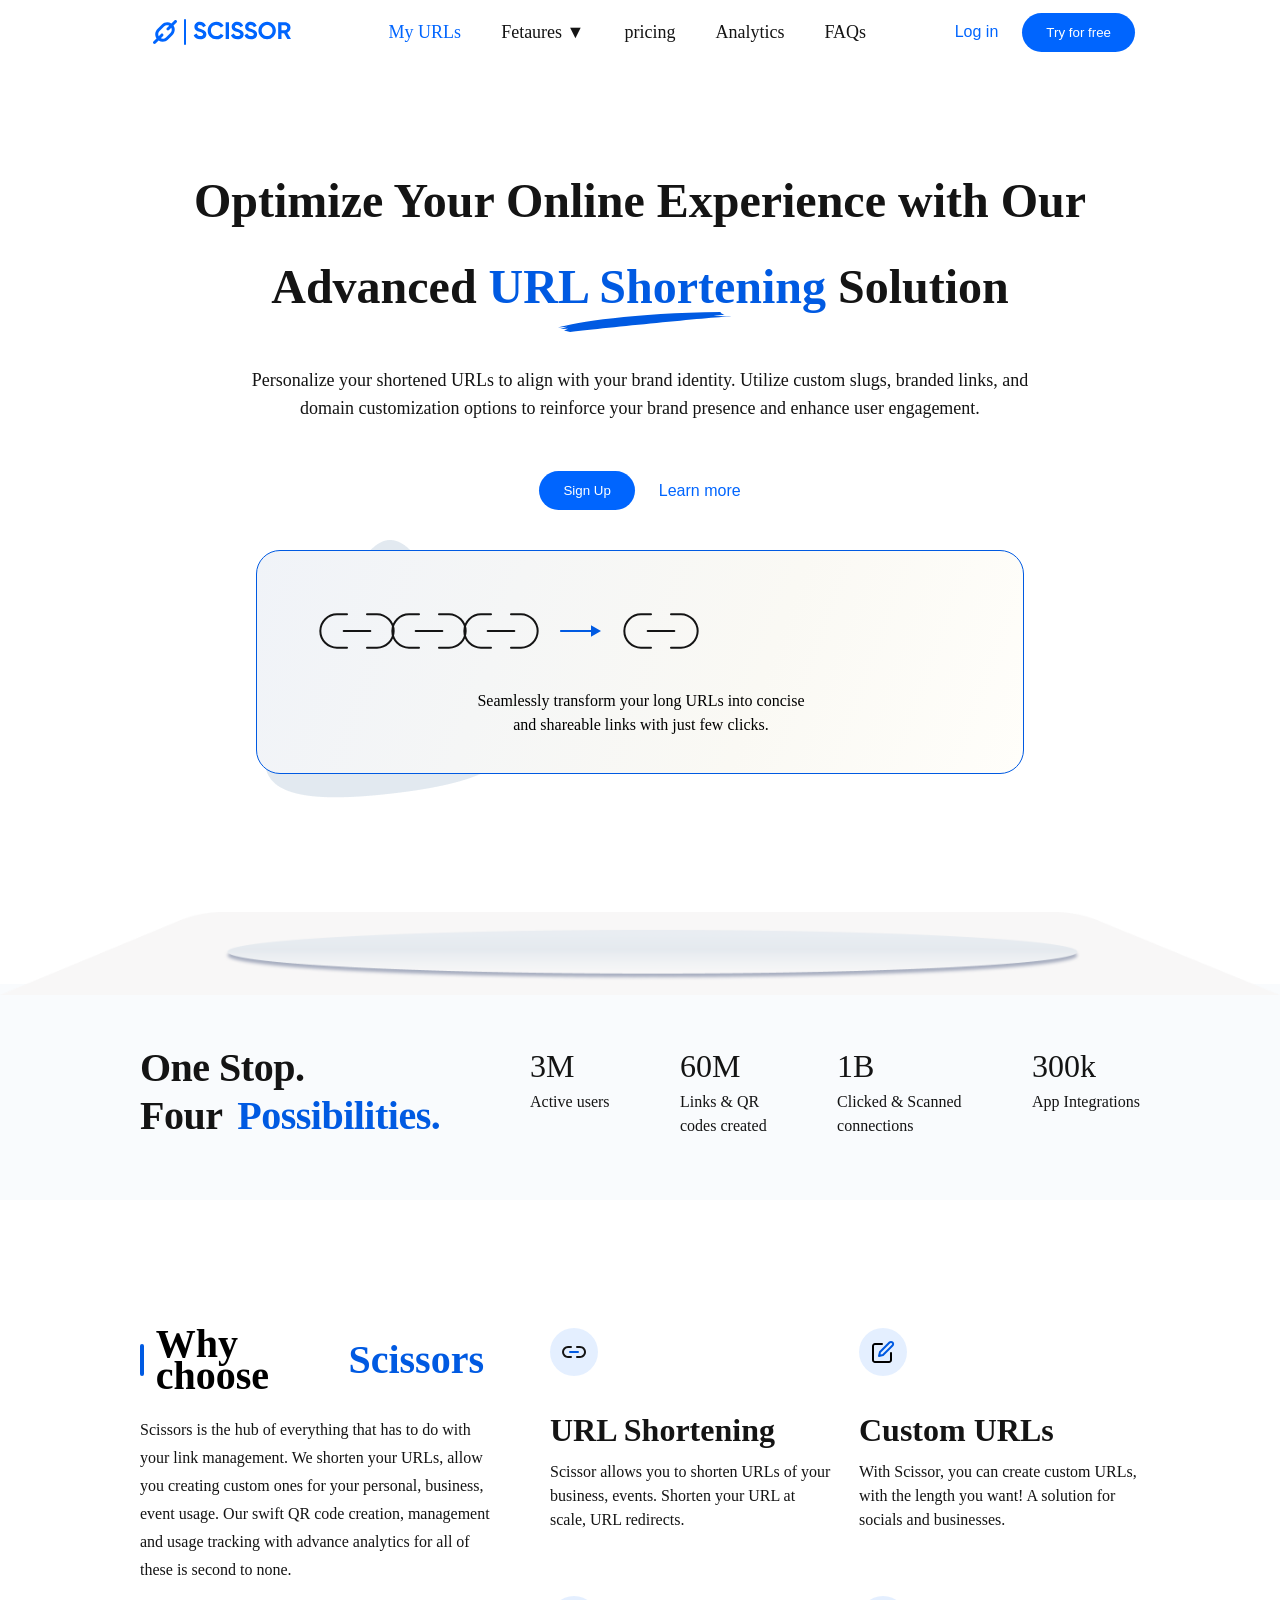
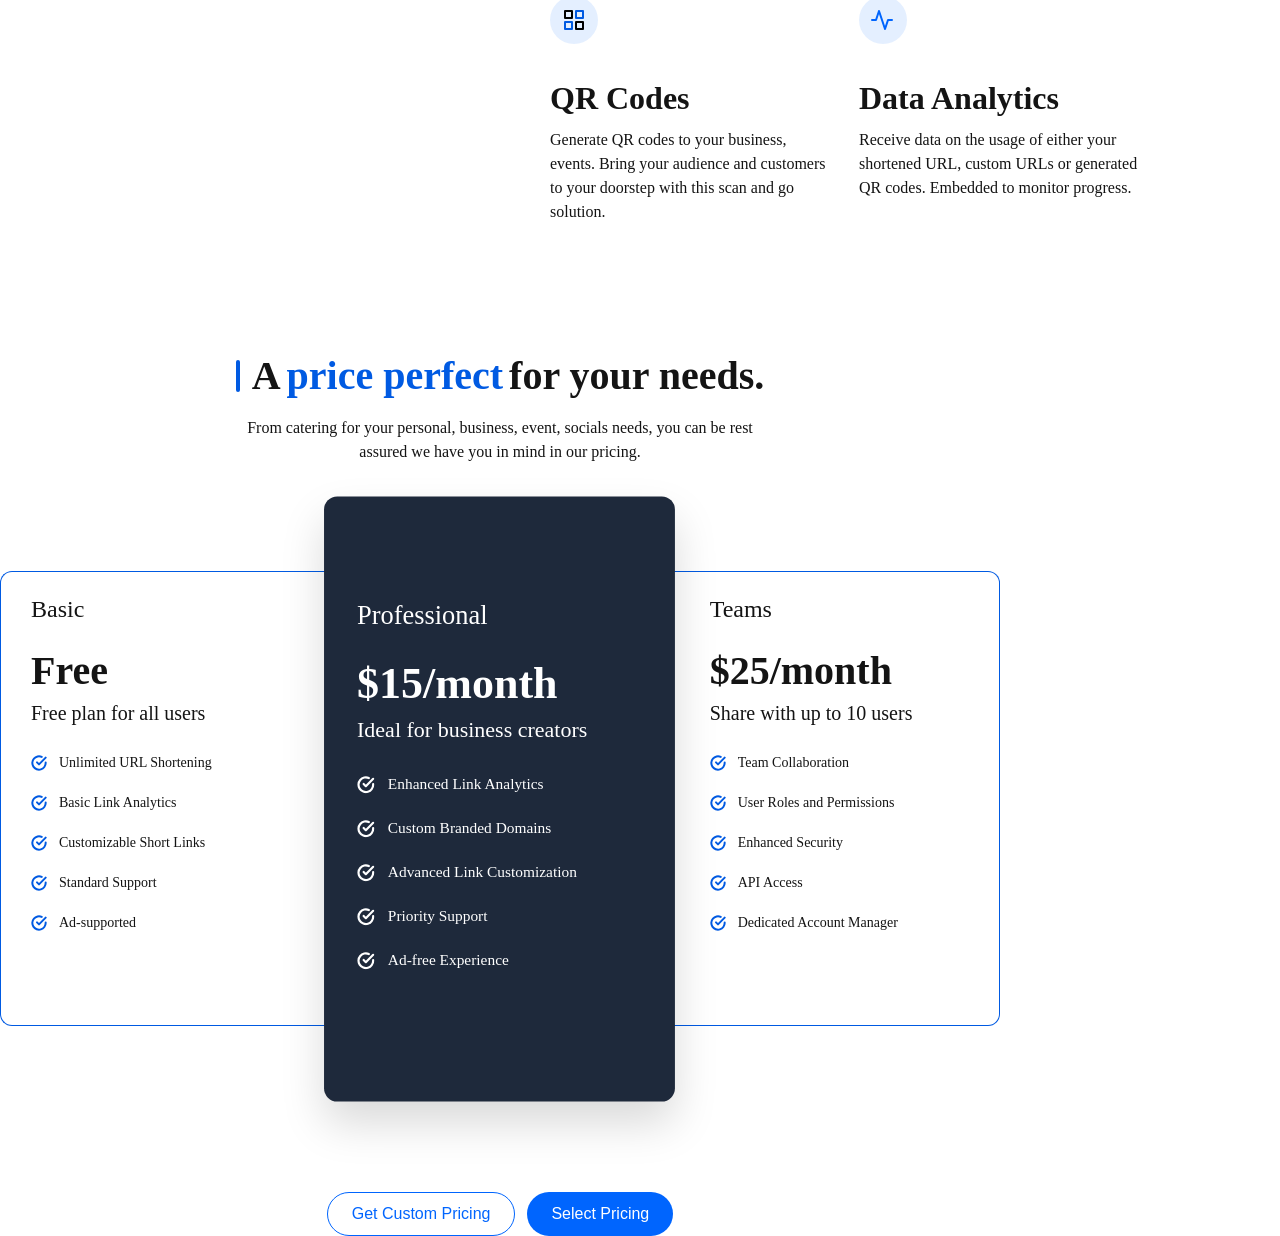
==== Month-2/index.html @ ae96621b "Update documents and created the scissors landing page" ====
<!DOCTYPE html>
<html lang="en">
<head>
    <meta charset="UTF-8">
    <meta name="viewport" content="width=device-width, initial-scale=1.0">
    <title>Scissor</title>
    <link rel="stylesheet" href="style.css">
</head>
<body>

    <!-- Hero -->
    <section >
        <div class="hero-section">

        <nav class="nav">
            <img src="./assets/Logo.svg" alt="Logo image" class="logo">
            <ul class="nav-list">
                <li>My URLs</li>
                <li>Fetaures &#9660;</li>
                <li>pricing</li>
                <li>Analytics</li>
                <li>FAQs</li>
            </ul>
            <div class="buttons">
                <button class="outline-button">Log in</button>
                <button class="filled-button">Try for free</button>
            </div>
        </nav>

        <header class="header">
            <div class="hero-text">
            <h1 class="hero-header">Optimize Your Online Experience with Our Advanced <span>URL Shortening </span> Solution</h1>
            <p class="hero-paragraph">Personalize your shortened URLs to align with your brand identity. Utilize custom slugs, branded links, 
                and domain customization options to reinforce your brand presence and enhance user engagement.</p>
</div>
           <div class="buttons">
               <button class="filled-button">Sign Up</button>
                <button class="outline-button">Learn more</button>
            </div>    
        </header>
<div class="links-container">
    <img src="assets/Vector 2.png" alt="decorative background" class="decorative-background">

    <span>
        <img src="assets/Frame 1000001716.svg" alt="chains">
    </span>

    <p class="links-text">Seamlessly transform your long URLs into concise <br> and shareable links with just few clicks.</p>

        </div>


        </div>

        

<img src="assets/Group 3.png" alt="bottom image" class="bottom-image">

    </section>

    <!-- Banner section -->

    <section>
           <div class="banner-container">
        
        <!-- Left Side: Title -->
        <div class="title-section">
            <h2>One Stop.<br>Four <span class="highlight">Possibilities.</span></h2>
        </div>

        <!-- Right Side: Stats -->
        <div class="stats-section">
            
            <div class="stat-item">
                <span class="stat-number">3M</span>
                <span class="stat-label">Active users</span>
            </div>

            <div class="stat-item">
                <span class="stat-number">60M</span>
                <span class="stat-label">Links & QR<br>codes created</span>
            </div>

            <div class="stat-item">
                <span class="stat-number">1B</span>
                <span class="stat-label">Clicked & Scanned<br>connections</span>
            </div>

            <div class="stat-item">
                <span class="stat-number">300k</span>
                <span class="stat-label">App Integrations</span>
            </div>

        </div>
    </div>
    </section>

    <!-- Why choose us -->

    <section class="features-section">
        
        <!-- Left Column: Heading and Description -->
        <div class="features-intro">
            <h2 class="main-heading">
                <span class="vertical-line"></span>
                Why choose <span class="highlight">Scissors</span>
            </h2>
            <p class="intro-text">
                Scissors is the hub of everything that has to do with your link management. We shorten your URLs, allow you creating custom ones for your personal, business, event usage. Our swift QR code creation, management and usage tracking with advance analytics for all of these is second to none.
            </p>
        </div>

        <!-- Right Column: Features Grid -->
        <div class="features-grid">
            
            <!-- Feature 1 -->
            <div class="feature-card">
                <div class="icon-wrapper">
                    
                    <img src="assets/link-2.svg" alt="URL Shortening Icon">
                
                </div>
                <h3>URL Shortening</h3>
                <p>Scissor allows you to shorten URLs of your business, events. Shorten your URL at scale, URL redirects.</p>
            </div>

            <!-- Feature 2 -->
            <div class="feature-card">
                <div class="icon-wrapper">
                    
                    <img src="assets/edit.svg" alt="Custom URLs Icon">
                    
                </div>
                <h3>Custom URLs</h3>
                <p>With Scissor, you can create custom URLs, with the length you want! A solution for socials and businesses.</p>
            </div>

            <!-- Feature 3 -->
            <div class="feature-card">
                <div class="icon-wrapper">
                    
                    <img src="assets/grid.svg" alt="QR Codes Icon">
                    
                </div>
                <h3>QR Codes</h3>
                <p>Generate QR codes to your business, events. Bring your audience and customers to your doorstep with this scan and go solution.</p>
            </div>

            <!-- Feature 4 -->
            <div class="feature-card">
                <div class="icon-wrapper">
                    
                    <img src="assets/activity.svg" alt="Data Analytics Icon">
                   
                </div>
                <h3>Data Analytics</h3>
                <p>Receive data on the usage of either your shortened URL, custom URLs or generated QR codes. Embedded to monitor progress.</p>
            </div>

        </div>
    </section>

    <!-- Pricing Section  -->

        <section class="pricing-section">
        
        <!-- Header Section -->
        <div class="pricing-header">
            <h2 class="main-title">
                <span class="vertical-line"></span>
                A<span class="highlight">price perfect</span> for your needs.
            </h2>
            <p class="subtitle">
                From catering for your personal, business, event, socials needs, you can be rest assured we have you in mind in our pricing.
            </p>
        </div>

        <!-- Pricing Cards Container -->
        <div class="pricing-cards-container">
            
            <!-- Basic Card -->
            <div class="card card-basic">
                <div class="card-header">
                    <span class="plan-name">Basic</span>
                    <h3 class="plan-price">Free</h3>
                    <span class="plan-desc">Free plan for all users</span>
                </div>
                <ul class="feature-list">
                    <li>
                        <img src="assets/check-circle.svg" alt="check circle">
                        Unlimited URL Shortening
                    </li>
                    <li>
                        <img src="assets/check-circle.svg" alt="check circle">
                        Basic Link Analytics
                    </li>
                    <li>
                        <img src="assets/check-circle.svg" alt="check circle">
                        Customizable Short Links
                    </li>
                    <li>
                        <img src="assets/check-circle.svg" alt="check circle">
                        Standard Support
                    </li>
                    <li>
                        <img src="assets/check-circle.svg" alt="check circle">
                        Ad-supported
                    </li>
                </ul>
            </div>

            <!-- Professional Card (Featured) -->
            <div class="card card-professional">
                <div class="card-header">
                    <span class="plan-name">Professional</span>
                    <h3 class="plan-price">$15/month</h3>
                    <span class="plan-desc">Ideal for business creators</span>
                </div>
                <ul class="feature-list">
                    <li>
                        <img src="assets/check-circle (1).svg" alt="check circle">
                        Enhanced Link Analytics
                    </li>
                    <li>
                        <img src="assets/check-circle (1).svg" alt="check circle">
                        Custom Branded Domains
                    </li>
                    <li>
                        <img src="assets/check-circle (1).svg" alt="check circle">
                        Advanced Link Customization
                    </li>
                    <li>
                        <img src="assets/check-circle (1).svg" alt="check circle">
                        Priority Support
                    </li>
                    <li>
                        <img src="assets/check-circle (1).svg" alt="check circle">
                        Ad-free Experience
                    </li>
                </ul>
            </div>

            <!-- Teams Card -->
            <div class="card card-teams">
                <div class="card-header">
                    <span class="plan-name">Teams</span>
                    <h3 class="plan-price">$25/month</h3>
                    <span class="plan-desc">Share with up to 10 users</span>
                </div>
                <ul class="feature-list">
                    <li>
                        <img src="assets/check-circle.svg" alt="check circle">
                        Team Collaboration
                    </li>
                    <li>
                        <img src="assets/check-circle.svg" alt="check circle">
                        User Roles and Permissions
                    </li>
                    <li>
                        <img src="assets/check-circle.svg" alt="check circle">
                        Enhanced Security
                    </li>
                    <li>
                        <img src="assets/check-circle.svg" alt="check circle">
                        API Access
                    </li>
                    <li>
                        <img src="assets/check-circle.svg" alt="check circle">
                        Dedicated Account Manager
                    </li>
                </ul>
            </div>

        </div>

        <!-- Action Buttons -->
        <div class="action-buttons">
            <button class="btn btn-outline">Get Custom Pricing</button>
            <button class="btn btn-primary">Select Pricing</button>
        </div>

    </section>



</body>
</html>
---- Month-2/style.css ----
* {
  margin: 0;
  padding: 0;
  box-sizing: border-box;
}

.hero-section{
    margin: 0px 145px;
    height: 100vh;
}

.logo{
    width: 155px;
    height: 40px; 
}

.nav{
    display: flex;
   justify-content: space-between;
   align-items: center;
    margin-top: 12px;
    
}

.nav-list{
   display: flex; 
   gap: 40px;
   
}

.nav-list li{
    list-style: none;
    font-size: 18px;
    font-weight: 400;
    color: #141414;
    letter-spacing: 0%;
    line-height: 100%;

}

.nav-list li:first-child{
    color:#0065FE ;
}

.buttons{
    display: flex;
    gap: 24px;
}

.outline-button{
    border: none;
    background-color: white;
    font-size: 16px;
    color: #0065FE;
    font-weight: 400;
}

.filled-button{
    background-color: #0065FE;
    border: none;
    border-radius: 100px;
    padding: 12px 24px;
    color: white;
}

.header{
    display: flex;
    flex-direction: column;
    justify-content: center;
    align-items: center;
    margin-top: 106px;
}

.hero-text{
   
    display: flex;
    flex-direction: column;
    gap: 8px;
    width: 948px;
    height: 313px;
    display: flex;
    flex-direction: column;
    justify-content: center;
    align-items: center;
}

.hero-header{
    margin: 0px;
    font-size: 48px;
    line-height: 86px;
    letter-spacing: 0%;
    font-weight: 600;
    text-align: center;
    color: #141414;
    height: 200px;
}

.hero-header span{
    position: relative;
    color: #005AE2;
}

.hero-header span::after{
    content: url(assets/Vector\ 3.svg);
    position: absolute;
    top: 25%;
    left: 20%;
    width: 173.63px;
    height: 19.91;
}

.hero-paragraph{
    margin: 0px;
    font-size: 18px;
    line-height: 28px;
    letter-spacing: 0%;
    text-align: center;
    color: #141414;
    width: 781px;
    height: 105px;
}

.links-container{
    padding: 40px 60px;
    margin-top: 40px;
    margin-bottom: 76px;
    margin-right: auto;
    margin-left: auto;
    width: 768px;
    height: 224px;
    border: 0.5px solid #005AE2;
    border-radius: 24px;
   position: relative;
   background: linear-gradient(
    110deg,
    #f0f3f8 0%,
    #faf9f4 65%,
    #fffefa 100%
  );
  
}

.decorative-background{
    position: absolute;
   left: 1%;
   top: -5%;
   z-index: -1;
   
}

.bottom-image{
    width: 100vw;
   
}

.links-text{
    font-size: 16px;
    line-height: 24px;
    letter-spacing: 0%;
    text-align: center;
    width: 648px;
    margin-top: 14px;
}


/* Main Banner Container */

.banner-container {
    display: flex;
    justify-content: space-between;
    align-items: center;
    width: 100vw;
    margin-top: -15px;
    background-color: #F9FBFD;
    padding: 60px 140px;
    

}

.title-section {
    flex: 0 0 35%;
}

.title-section h2 {
    font-size: 40px;
    font-weight: 600;
    line-height: 48PX;
    color: #141414;
    letter-spacing: -0.5px;
}

.title-section .highlight {
    color: #005AE2; 
}

/* Right Side Stats */
.stats-section {
    flex: 1;
    display: flex;
    justify-content: space-between;
    align-items: flex-start;
    padding-left: 40px;
}

/* Individual Stat Item */
.stat-item {
    display: flex;
    flex-direction: column;
    gap: 4px;
}

.stat-number {
    font-size: 32px;
    line-height: 40px;
    font-weight: 400;
    color: #141414;
    letter-spacing: 0%;
}

.stat-label {
    font-size: 16px;
    font-weight: 400;
    color: #141414;
    line-height: 24px;
}

/* Why choose us  */

/* Main Section Layout */
.features-section {
    display: flex;
    align-items: start;
    justify-content: space-between;
    
    margin: 128px 140px;
    gap: 60px;
}

/* Left Intro Column */
.features-intro {
    flex: 0 35%;
}

.main-heading {
    display: flex;
    align-items: center;
    font-size: 40px;
    font-weight: 600;
    margin-bottom: 24px;
    letter-spacing: 0%;
    line-height: 32px;
}

.vertical-line {
    display: inline-block;
    width: 4px;
    height: 32px;
    background-color: #0065FE;
    margin-right: 16px;
    border-radius: 2px;
}

.highlight {
    color: #005AE2;
    margin-left: 6px;
}

.intro-text {
    font-size: 16px;
    font-weight: 400;
    line-height: 28px;
    color: #141414;
}

/* Right Features Grid */
.features-grid {
    flex: 1;
    display: grid;
    grid-template-columns: 1fr 1fr;
    gap: 64px 28px;
}

/* Individual Feature Card */
.feature-card {
    display: flex;
    max-width: 340px;
    flex-direction: column;
    align-items: flex-start;
}

/* Icon Styling */
.icon-wrapper {
    width: 48px;
    height: 48px;
    background-color: rgba(50,132,255,0.13);
    border-radius: 50%;
    display: flex;
    justify-content: center;
    align-items: center;
    margin-bottom: 40px;
}


.feature-card h3 {
    font-size: 32px;
    font-weight: 600;
    line-height: 28px;
    margin-bottom: 16px;
    color: #141414;
}

.feature-card p {
    font-size: 16px;
    font-weight: 400;
    line-height: 24px;
    color: #141414;
}

/* Pricing section  */

/* Main Section */
.pricing-section {
    max-width: 1000px;
    width: 100%;
    display: flex;
    flex-direction: column;
    align-items: center;
}

/* Header Styles */
.pricing-header {
    text-align: center;
    margin-bottom: 60px;
    max-width: 600px;
}

.main-title {
    display: flex;
    align-items: center;
    justify-content: center;
    font-size: 40px;
    font-weight: 700;
    margin-bottom: 16px;
    letter-spacing: 0%;
    line-height: 48px;
    color: #141414;
}

.vertical-line {
    display: inline-block;
    width: 4px;
    height: 32px;
    background-color: #005AE2;
    margin-right: 12px;
    border-radius: 2px;
}

.highlight {
    color: #005AE2;
    margin: 0 6px;
}

.subtitle {
    font-size: 16px;
    line-height: 24px;
    color: #141414;
    line-height: 24px;
    max-width: 556px;
}

/* Cards Container */
.pricing-cards-container {
    display: flex;
    justify-content: center;
    align-items: center;
    width: 100%;
    margin-bottom: 50px;
}

/* Base Card Styles */
.card {
    flex: 1;
    padding: 40px 30px;
    border-radius: 12px;
    display: flex;
    flex-direction: column;
}

.card-header {
    margin-bottom: 30px;
}

.plan-name {
    font-size: 24px;
    font-weight: 400;
    display: block;
    margin-bottom: 24px;
}

.plan-price {
    font-size: 40px;
    font-weight: 600;
    margin-bottom: 8px;
}

.plan-desc {
    font-size: 20px;
}

/* Feature List */
.feature-list {
    list-style: none;
    display: flex;
    flex-direction: column;
    gap: 24px;
}

.feature-list li {
    display: flex;
    align-items: center;
    font-size: 14px;
    gap: 12px;
}

.feature-list svg {
    width: 16px;
    height: 16px;
    flex-shrink: 0;
}

/* Side Cards (Basic & Teams) */
.card-basic,
.card-teams {
    background-color: #ffffff;
    border: 0.4px solid #005AE2;
    color: #141414;
    width: 379px;
    height: 455px;
    padding-top: 24px;
    padding-bottom: 50px;
    z-index: 1;
}

.card-basic {
    border-top-right-radius: 0;
    border-bottom-right-radius: 0;
    border-right: none;
    padding-right: 50px; /* Space for overlapping middle card */
}

.card-teams {
    border-top-left-radius: 0;
    border-bottom-left-radius: 0;
    border-left: none;
    padding-left: 50px; /* Space for overlapping middle card */
}


/* Middle Card (Professional) */
.card-professional {
    background-color: #1e293b; /* Dark blue/slate */
    color: #ffffff;
    transform: scale(1.1); /* Make it slightly larger */
    box-shadow: 0 20px 40px rgba(0, 0, 0, 0.15);
    z-index: 2;
    border-radius: 12px;
    padding-top: 95px;
    padding-bottom: 50px;
    width: 410px;
    height: 550px;
    
}

.card-professional .plan-desc {
    color: white;
}


/* Buttons */
.action-buttons {
    display: flex;
    gap: 12px;
    justify-content: center;
    margin-top: 68px;
}

.btn {
    padding: 12px 24px;
    border-radius: 100px; 
    font-size: 16px;
    font-weight: 500;
}

.btn-outline {
    background-color: #ffffff;
    color: #0065FE;
    border: 1px solid #0065FE;
}


.btn-primary {
    background-color: #0065FE;
    color: #ffffff;
    border: none;
}
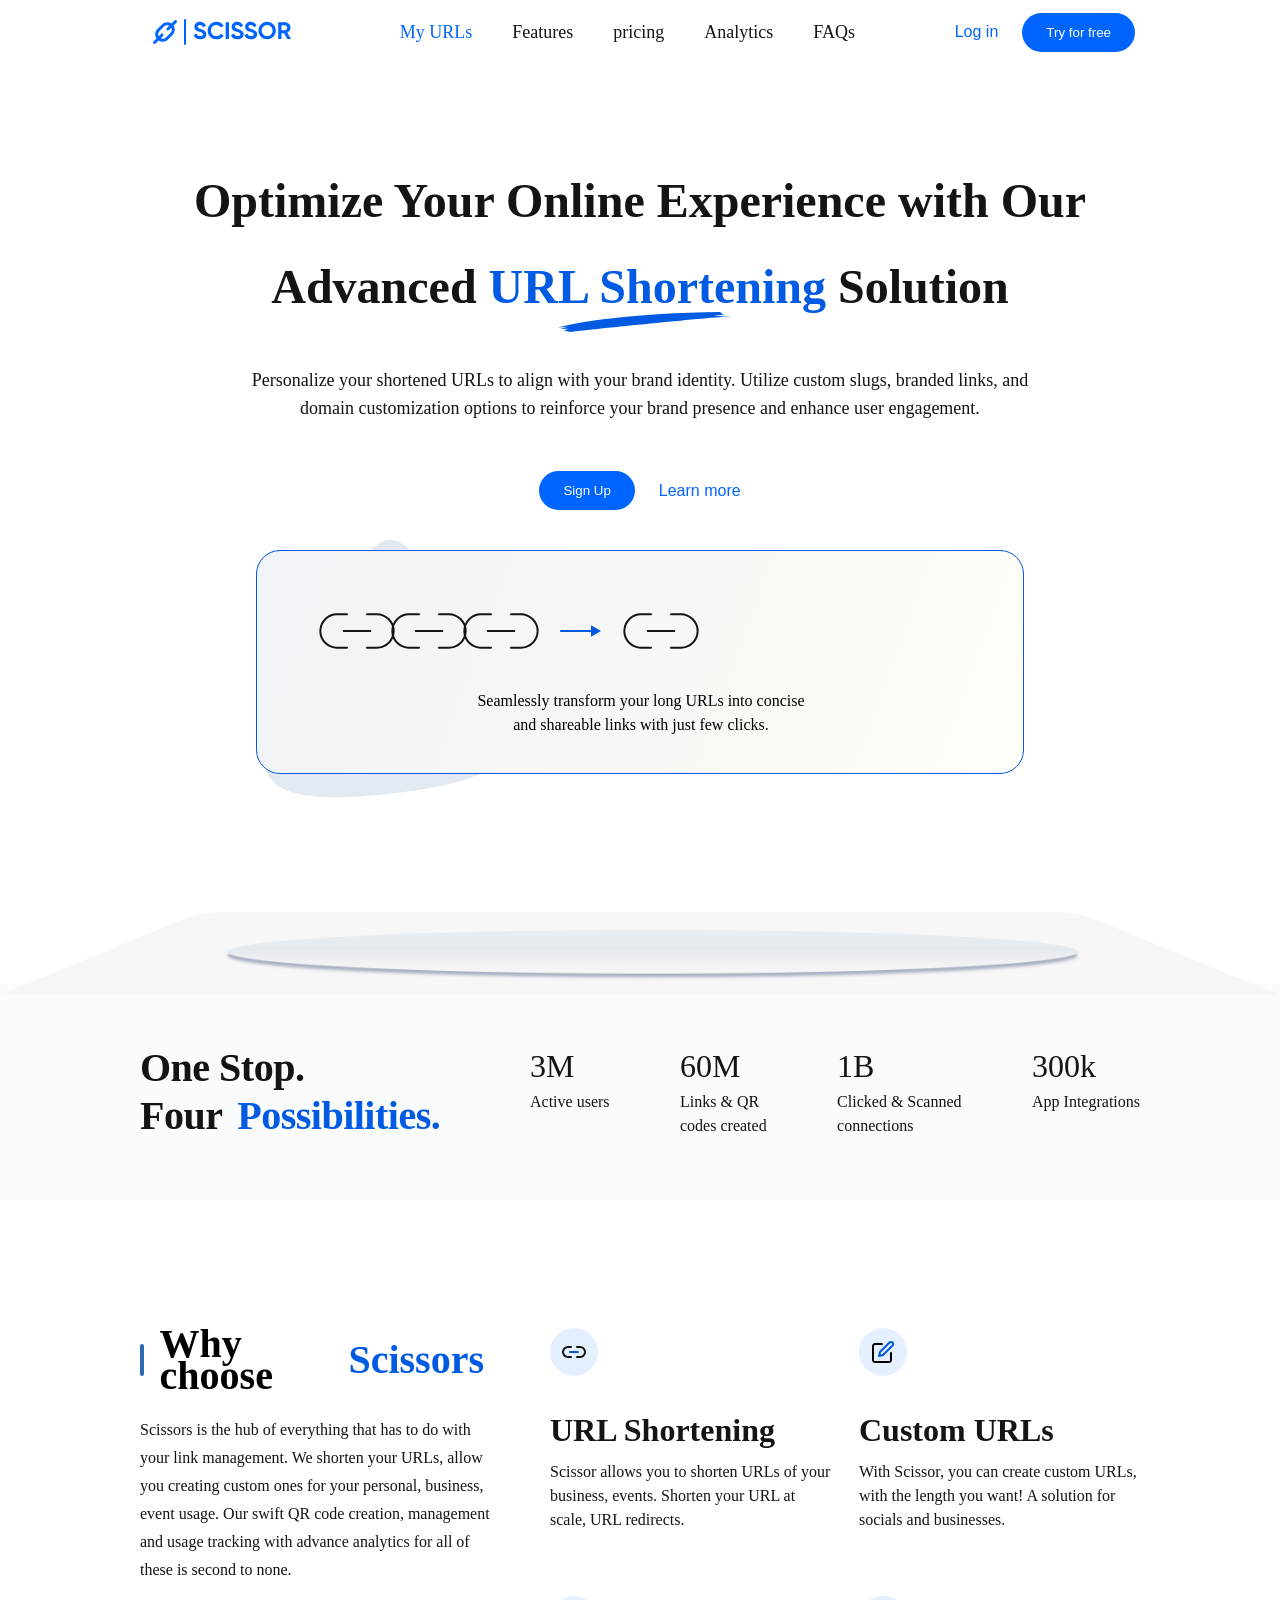
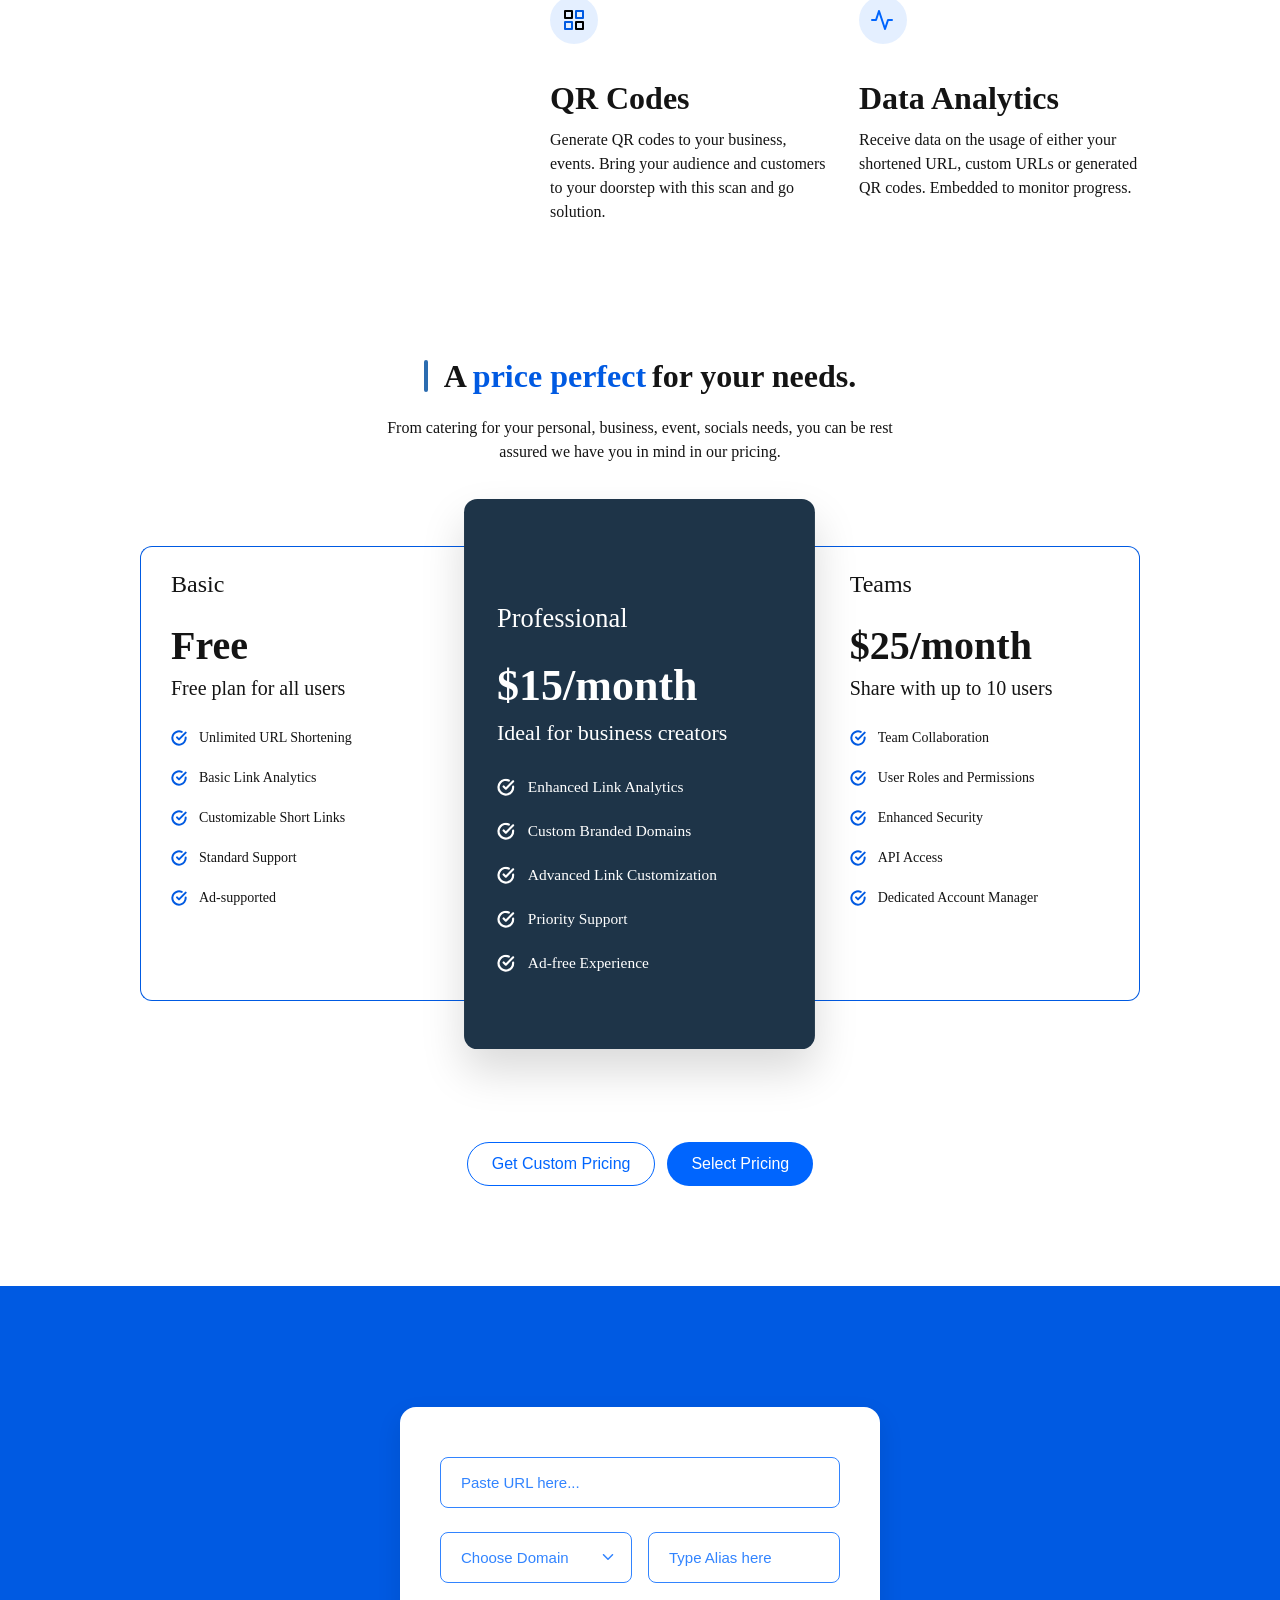
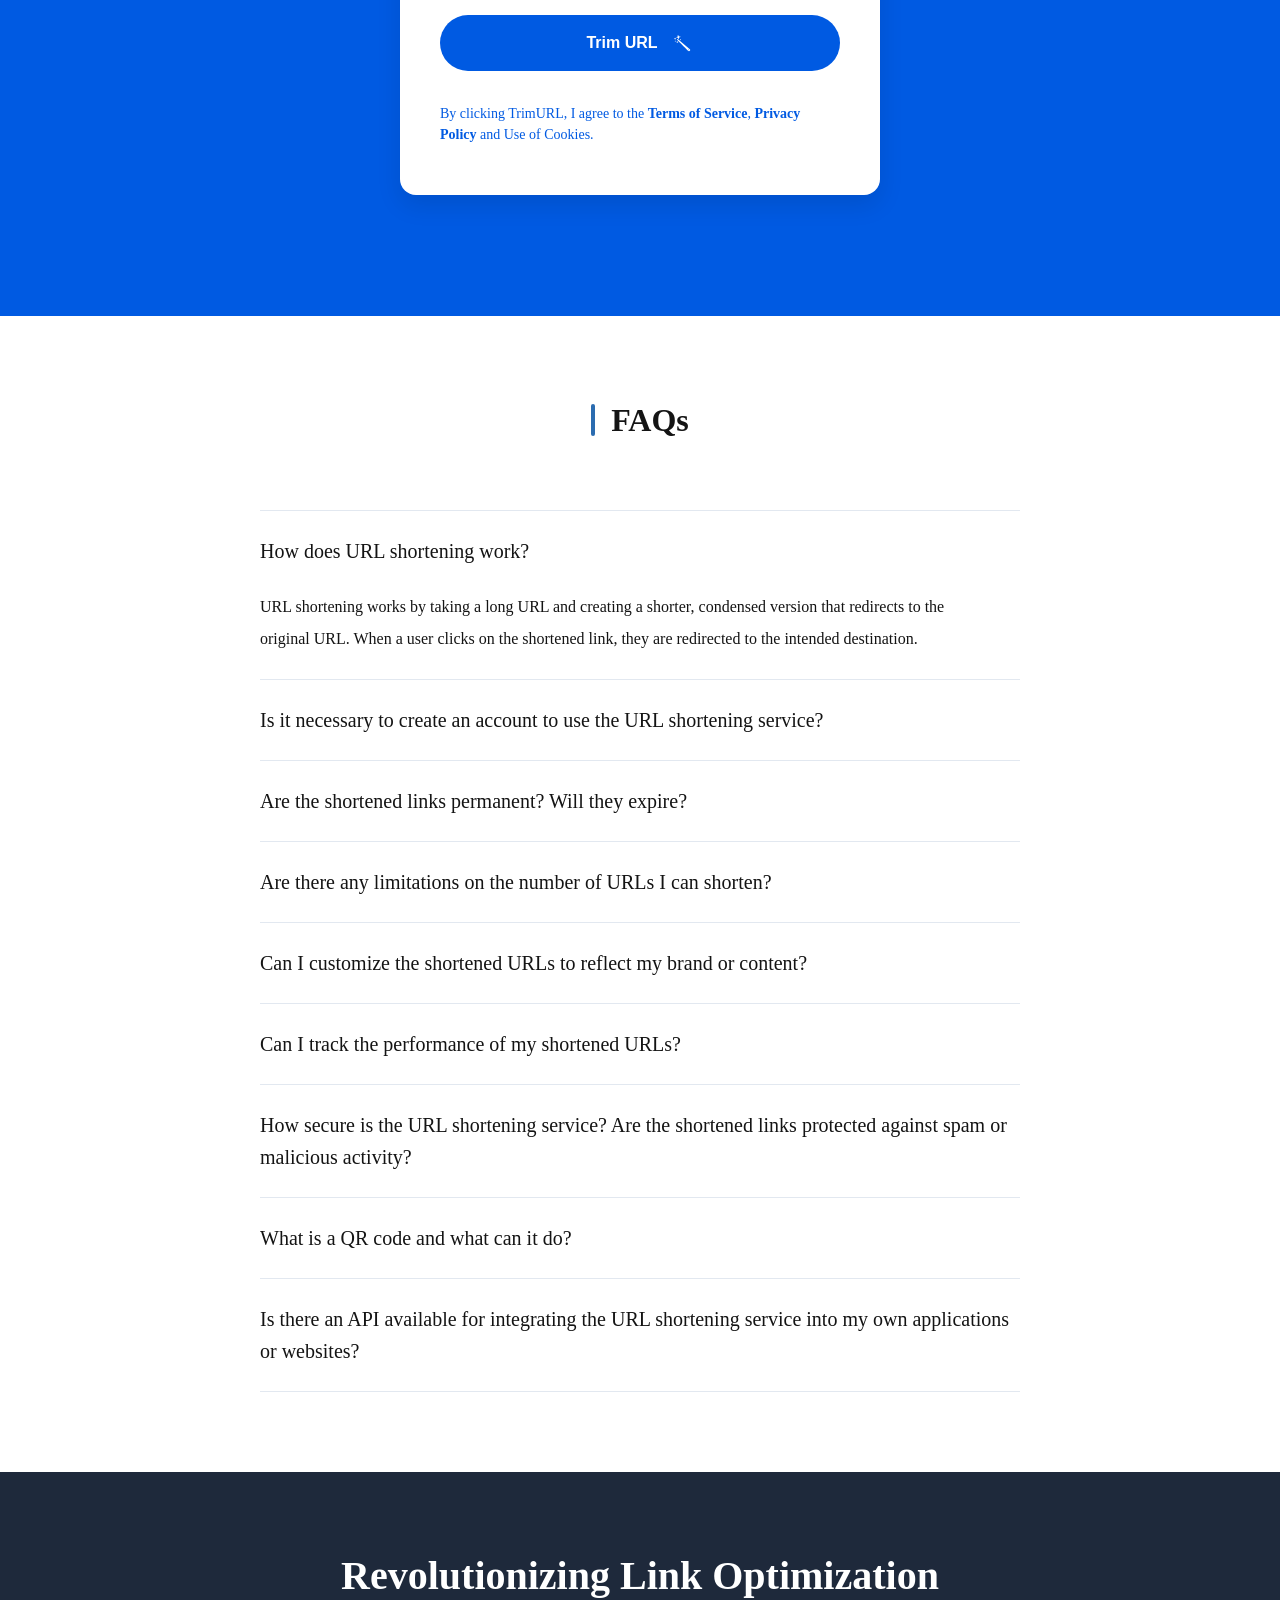
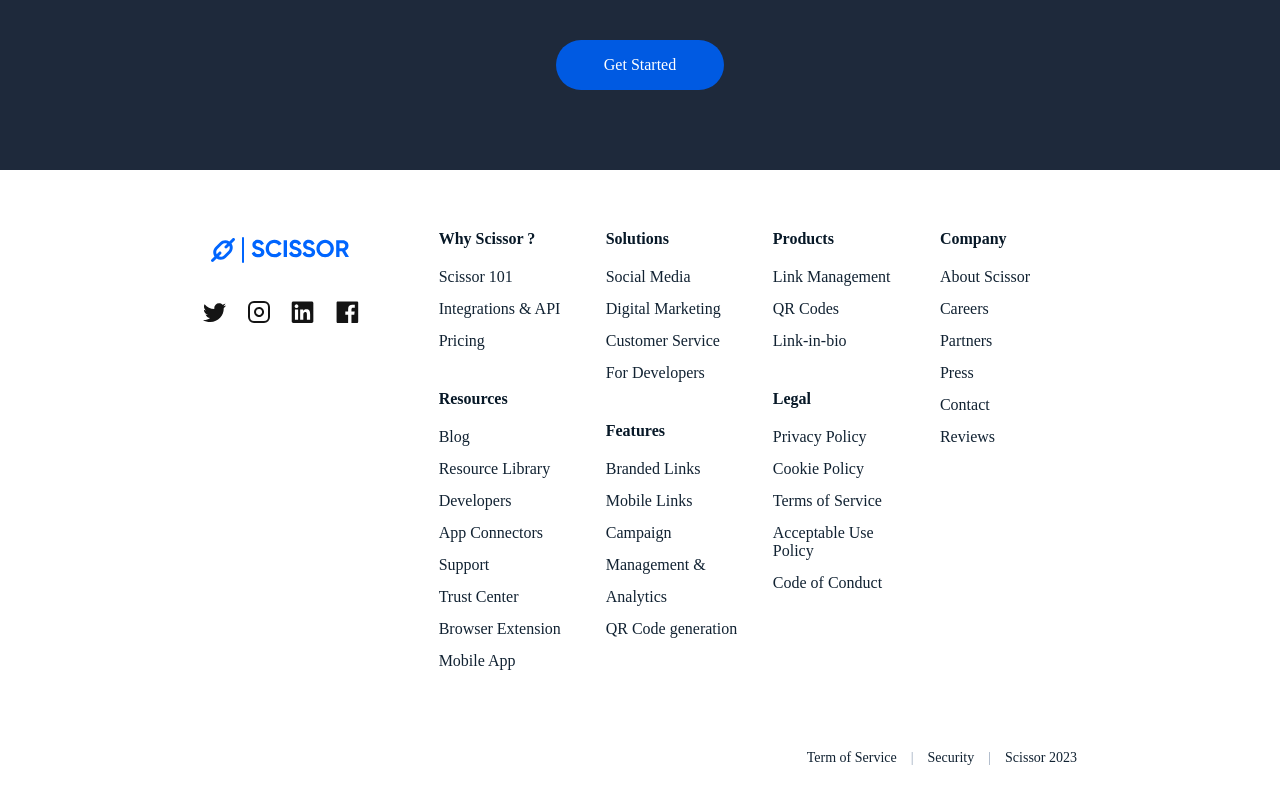
==== commit 5c392ec5: "update the site" ====
--- a/Month-2/index.html
+++ b/Month-2/index.html
@@ -16,7 +16,7 @@
             <img src="./assets/Logo.svg" alt="Logo image" class="logo">
             <ul class="nav-list">
                 <li>My URLs</li>
-                <li>Fetaures &#9660;</li>
+                <li>Features</li>
                 <li>pricing</li>
                 <li>Analytics</li>
                 <li>FAQs</li>
@@ -281,7 +281,317 @@
 
     </section>
 
-
+    <!-- FORM SECTION  -->
+
+    <section>
+
+    <div class="page-background">
+        
+        <!-- Form Card -->
+        <div class="form-card">
+            
+            <form action="#" method="POST" class="trim-form">
+                
+                <!-- Main URL Input -->
+                <div class="input-group">
+                    <input 
+                        type="url" 
+                        id="url-input" 
+                        class="form-input" 
+                        placeholder="Paste URL here..." 
+                        required
+                    >
+                </div>
+
+                <!-- Split Row for Domain and Alias -->
+                <div class="input-row">
+                    
+                    <!-- Custom Select Dropdown -->
+                    <div class="input-group half-width relative-wrapper">
+                        <select id="domain-select" class="form-input custom-select" required>
+                            <option value="" disabled selected hidden>Choose Domain</option>
+                            <option value="trim.ly">trim.ly</option>
+                            <option value="scissor.co">scissor.co</option>
+                            <option value="short.link">short.link</option>
+                        </select>
+                        <img src="assets/Vector.svg" alt="drop down" class="select-arrow">
+                    </div>
+
+                    <!-- Alias Input -->
+                    <div class="input-group half-width">
+                        <input 
+                            type="text" 
+                            id="alias-input" 
+                            class="form-input" 
+                            placeholder="Type Alias here"
+                        >
+                    </div>
+
+                </div>
+
+                <!-- Submit Button -->
+                <button type="submit" class="submit-btn">
+                    Trim URL
+                    
+                    <img src="assets/magic wand.svg" alt="magic wand">
+                </button>
+
+                <!-- Terms of Service Text -->
+                <p class="terms-text">
+                    By clicking TrimURL, I agree to the <a href="#">Terms of Service</a>, <a href="#">Privacy Policy</a> and Use of Cookies.
+                </p>
+
+            </form>
+
+        </div>
+    </div>
+
+</section>
+
+<!-- FAQ SECTION  -->
+
+<section class="faq-section">
+        
+        <!-- Main Header -->
+        <div class="faq-header">
+            <h2 class="main-title">
+                <span class="vertical-line"></span>
+                FAQs
+            </h2>
+        </div>
+
+        <!-- FAQ List Container -->
+        <div class="faq-list">
+
+            <!-- FAQ Item 1 (Open by default) -->
+            <details class="faq-item" open>
+                <summary class="faq-question">
+                    <span class="question-text">How does URL shortening work?</span>
+                   
+                </summary>
+                <div class="faq-answer">
+                    <p>URL shortening works by taking a long URL and creating a shorter, condensed version that redirects to the original URL. When a user clicks on the shortened link, they are redirected to the intended destination.</p>
+                </div>
+            </details>
+
+            <!-- FAQ Item 2 -->
+            <details class="faq-item">
+                <summary class="faq-question">
+                    <span class="question-text">Is it necessary to create an account to use the URL shortening service?</span>
+                   
+                </summary>
+            
+            </details>
+
+            <!-- FAQ Item 3 -->
+            <details class="faq-item">
+                <summary class="faq-question">
+                    <span class="question-text">Are the shortened links permanent? Will they expire?</span>
+                    
+                </summary>
+            
+            </details>
+
+            <!-- FAQ Item 4 -->
+            <details class="faq-item">
+                <summary class="faq-question">
+                    <span class="question-text">Are there any limitations on the number of URLs I can shorten?</span>
+                   
+                </summary>
+        
+            </details>
+
+            <!-- FAQ Item 5 -->
+            <details class="faq-item">
+                <summary class="faq-question">
+                    <span class="question-text">Can I customize the shortened URLs to reflect my brand or content?</span>
+                    
+                </summary>
+                
+            </details>
+
+            <!-- FAQ Item 6 -->
+            <details class="faq-item">
+                <summary class="faq-question">
+                    <span class="question-text">Can I track the performance of my shortened URLs?</span>
+                   
+                </summary>
+                
+            </details>
+
+            <!-- FAQ Item 7 -->
+            <details class="faq-item">
+                <summary class="faq-question">
+                    <span class="question-text">How secure is the URL shortening service? Are the shortened links protected against spam or malicious activity?</span>
+                    
+                </summary>
+                
+            </details>
+
+            <!-- FAQ Item 8 -->
+            <details class="faq-item">
+                <summary class="faq-question">
+                    <span class="question-text">What is a QR code and what can it do?</span>
+                    
+                </summary>
+                
+            </details>
+
+            <!-- FAQ Item 9 -->
+            <details class="faq-item">
+                <summary class="faq-question">
+                    <span class="question-text">Is there an API available for integrating the URL shortening service into my own applications or websites?</span>
+                    
+                </summary>
+                
+            </details>
+
+        </div>
+    </section>
+
+    <!-- CTA SECTION  -->
+
+    <section class="cta-section">
+        
+        <div class="cta-content">
+            <h2 class="cta-title">Revolutionizing Link Optimization</h2>
+            
+            <a href="#" class="cta-button">Get Started</a>
+        </div>
+
+    </section>
+
+    <!-- FOOTER  -->
+
+     <footer class="footer">
+        
+
+        <div class="footer-container">
+            <div class="footer-grid">
+                
+                <!-- Column 1: Logo & Socials -->
+                <div class="footer-col brand-col">
+                    <a href="#" class="logo">
+                    <img src="assets/Logo.svg" alt="scissors logo">
+                    </a>
+                    
+                    <div class="social-icons">
+                        <a href="#" aria-label="Twitter">
+                            <img src="assets/i.fi-social-twitter.svg" alt="twitter logo">
+                        </a>
+                        <a href="#" aria-label="Instagram">
+                            <img src="assets/svg.feather.svg" alt="instagram logo">
+                        </a>
+                        <a href="#" aria-label="LinkedIn">
+                            <img src="assets/i.fi-social-linkedin.svg" alt="Linkedin logo">
+                        </a>
+                        <a href="#" aria-label="Facebook">
+                            <img src="assets/i.fi-social-facebook.svg" alt="Facebook icon">
+                        </a>
+                    </div>
+                </div>
+
+                <!-- Column 2: Links (Split into two rows) -->
+                <div class="footer-col links-col">
+                    <div class="link-group">
+                        <h4 class="col-title">Why Scissor ?</h4>
+                        <ul>
+                            <li><a href="#">Scissor 101</a></li>
+                            <li><a href="#">Integrations & API</a></li>
+                            <li><a href="#">Pricing</a></li>
+                        </ul>
+                    </div>
+                    <div class="link-group mt-spacing">
+                        <h4 class="col-title">Resources</h4>
+                        <ul>
+                            <li><a href="#">Blog</a></li>
+                            <li><a href="#">Resource Library</a></li>
+                            <li><a href="#">Developers</a></li>
+                            <li><a href="#">App Connectors</a></li>
+                            <li><a href="#">Support</a></li>
+                            <li><a href="#">Trust Center</a></li>
+                            <li><a href="#">Browser Extension</a></li>
+                            <li><a href="#">Mobile App</a></li>
+                        </ul>
+                    </div>
+                </div>
+
+                <!-- Column 3: Links (Split into two rows) -->
+                <div class="footer-col links-col">
+                    <div class="link-group">
+                        <h4 class="col-title">Solutions</h4>
+                        <ul>
+                            <li><a href="#">Social Media</a></li>
+                            <li><a href="#">Digital Marketing</a></li>
+                            <li><a href="#">Customer Service</a></li>
+                            <li><a href="#">For Developers</a></li>
+                        </ul>
+                    </div>
+                    <div class="link-group mt-spacing">
+                        <h4 class="col-title">Features</h4>
+                        <ul>
+                            <li><a href="#">Branded Links</a></li>
+                            <li><a href="#">Mobile Links</a></li>
+                            <li><a href="#">Campaign</a></li>
+                            <li><a href="#">Management &</a></li>
+                            <li><a href="#">Analytics</a></li>
+                            <li><a href="#">QR Code generation</a></li>
+                        </ul>
+                    </div>
+                </div>
+
+                <!-- Column 4: Links (Split into two rows) -->
+                <div class="footer-col links-col">
+                    <div class="link-group">
+                        <h4 class="col-title">Products</h4>
+                        <ul>
+                            <li><a href="#">Link Management</a></li>
+                            <li><a href="#">QR Codes</a></li>
+                            <li><a href="#">Link-in-bio</a></li>
+                        </ul>
+                    </div>
+                    <div class="link-group mt-spacing">
+                        <h4 class="col-title">Legal</h4>
+                        <ul>
+                            <li><a href="#">Privacy Policy</a></li>
+                            <li><a href="#">Cookie Policy</a></li>
+                            <li><a href="#">Terms of Service</a></li>
+                            <li><a href="#">Acceptable Use Policy</a></li>
+                            <li><a href="#">Code of Conduct</a></li>
+                        </ul>
+                    </div>
+                </div>
+
+                <!-- Column 5: Links (Single row) -->
+                <div class="footer-col links-col">
+                    <div class="link-group">
+                        <h4 class="col-title">Company</h4>
+                        <ul>
+                            <li><a href="#">About Scissor</a></li>
+                            <li><a href="#">Careers</a></li>
+                            <li><a href="#">Partners</a></li>
+                            <li><a href="#">Press</a></li>
+                            <li><a href="#">Contact</a></li>
+                            <li><a href="#">Reviews</a></li>
+                        </ul>
+                    </div>
+                </div>
+
+            </div>
+
+            <!-- Bottom Bar -->
+            <div class="footer-bottom">
+                <div class="bottom-links">
+                    <a href="#">Term of Service</a>
+                    <span class="separator">|</span>
+                    <a href="#">Security</a>
+                    <span class="separator">|</span>
+                    <span class="copyright">Scissor 2023</span>
+                </div>
+            </div>
+
+        </div>
+    </footer>
 
 </body>
 </html>
--- a/Month-2/style.css
+++ b/Month-2/style.css
@@ -325,6 +325,7 @@
     display: flex;
     flex-direction: column;
     align-items: center;
+    margin: 0 auto;
 }
 
 /* Header Styles */
@@ -445,29 +446,29 @@
     border-top-right-radius: 0;
     border-bottom-right-radius: 0;
     border-right: none;
-    padding-right: 50px; /* Space for overlapping middle card */
+    padding-right: 50px; 
 }
 
 .card-teams {
     border-top-left-radius: 0;
     border-bottom-left-radius: 0;
     border-left: none;
-    padding-left: 50px; /* Space for overlapping middle card */
+    padding-left: 50px; 
 }
 
 
 /* Middle Card (Professional) */
 .card-professional {
-    background-color: #1e293b; /* Dark blue/slate */
+    background-color: #1e3448;
     color: #ffffff;
-    transform: scale(1.1); /* Make it slightly larger */
+    transform: scale(1.1); 
     box-shadow: 0 20px 40px rgba(0, 0, 0, 0.15);
     z-index: 2;
     border-radius: 12px;
     padding-top: 95px;
     padding-bottom: 50px;
     width: 410px;
-    height: 550px;
+    height: 500px;
     
 }
 
@@ -504,6 +505,400 @@
     border: none;
 }
 
-
-
-
+/* FORM SECTION  */
+
+.page-background {
+    display: flex;
+    justify-content: center;
+    align-items: center;
+    min-height: 70vh;
+    position: relative;
+    overflow: hidden;
+    margin-top: 100px;
+    background-color: #005AE2;
+}
+
+
+
+/* Main Form Card */
+.form-card {
+    background-color: #ffffff;
+    width: 100%;
+    max-width: 480px;
+    padding: 50px 40px;
+    border-radius: 16px;
+    box-shadow: 0 10px 25px rgba(0, 0, 0, 0.1);
+    position: relative;
+    z-index: 1;
+}
+
+.trim-form {
+    display: flex;
+    flex-direction: column;
+    gap: 24px; /* Space between rows */
+}
+
+/* Input Groups */
+.input-group {
+    width: 100%;
+}
+
+/* Flexbox row for Domain and Alias */
+.input-row {
+    display: flex;
+    gap: 16px;
+    width: 100%;
+}
+
+.half-width {
+    flex: 1;
+    min-width: 0; /* Prevents flex items from overflowing */
+}
+
+/* Common Input Styles */
+.form-input {
+    width: 100%;
+    padding: 16px 20px;
+    font-size: 15px;
+    color: #3284FF; /* Darker blue text */
+    background-color: #ffffff;
+    border: 1px solid #3284FF; /* Blue outline */
+    border-radius: 8px;
+    outline: none;
+    transition: all 0.2s ease;
+}
+
+/* Placeholder text color */
+.form-input::placeholder {
+    color: #3284FF; 
+}
+
+
+/* Custom Select Dropdown Styling */
+.relative-wrapper {
+    position: relative;
+}
+
+.custom-select {
+    appearance: none; /* Removes default OS arrow */
+    -webkit-appearance: none;
+    -moz-appearance: none;
+    cursor: pointer;
+    color: #3284FF; /* Matches placeholder color */
+}
+
+/* Adjust dropdown options text color */
+.custom-select option {
+    color: #3284FF;
+}
+
+.custom-select option:disabled {
+    color: #a0aec0;
+}
+
+/* Custom Arrow for Select */
+.select-arrow {
+    position: absolute;
+    right: 18px;
+    top: 50%;
+    transform: translateY(-50%);
+    width: 12px;
+    height: 6px;
+    color: #3284FF;
+    pointer-events: none; 
+}
+
+/* Submit Button */
+.submit-btn {
+    display: flex;
+    justify-content: center;
+    align-items: center;
+    gap: 12px;
+    width: 100%;
+    padding: 16px;
+    background-color: #005AE2; 
+    color: #ffffff;
+    font-size: 16px;
+    font-weight: 600;
+    border: none;
+    border-radius: 30px;
+    cursor: pointer;
+    transition: background-color 0.2s ease;
+    margin-top: 8px;
+}
+
+.submit-btn:hover {
+    background-color: #005AE2;
+}
+
+
+/* Terms Text */
+.terms-text {
+    font-size: 14px;
+    line-height: 1.5;
+    color: #005AE2;
+    margin-top: 8px;
+    text-align: left;
+}
+
+.terms-text a {
+    color: #005AE2;
+    font-weight: 600;
+    text-decoration: none;
+}
+
+.terms-text a:hover {
+    text-decoration: underline;
+}
+
+
+/* FAQ SECTION  */
+
+.faq-section {
+    margin: 0 auto;
+    width: 100%;
+    max-width: 800px;
+    padding: 80px 20px;
+    position: relative;
+    z-index: 1;
+}
+
+/* Header */
+.faq-header {
+    display: flex;
+    justify-content: center;
+    margin-bottom: 50px;
+}
+
+.main-title {
+    display: flex;
+    align-items: center;
+    font-size: 32px;
+    font-weight: 700;
+}
+
+.vertical-line {
+    display: inline-block;
+    width: 4px;
+    height: 32px;
+    background-color: #2b6cb0; /* Blue line */
+    margin-right: 16px;
+    border-radius: 2px;
+}
+
+/* FAQ List */
+.faq-list {
+    display: flex;
+    flex-direction: column;
+    border-top: 1px solid #e2e8f0; /* Thin top border */
+}
+
+/* Individual FAQ Item */
+.faq-item {
+    border-bottom: 1px solid #e2e8f0;
+}
+
+/* Question Row */
+.faq-question {
+    display: flex;
+    justify-content: space-between;
+    align-items: center;
+    padding: 24px 0;
+    cursor: pointer;
+    gap: 20px;
+}
+
+
+.question-text {
+    font-size: 20px;
+    font-weight: 500;
+    line-height: 32px;
+    color: #141414;
+}
+
+
+/* Horizontal line of the plus icon */
+.icon-toggle::before,
+.icon-toggle::after {
+    content: '';
+    position: absolute;
+    background-color: #141414;
+    transition: transform 0.3s ease, background-color 0.3s ease;
+}
+
+/* Horizontal line */
+.icon-toggle::before {
+    top: 50%;
+    left: 0;
+    width: 100%;
+    height: 1.5px;
+    transform: translateY(-50%);
+}
+
+/* Vertical line */
+.icon-toggle::after {
+    top: 0;
+    left: 50%;
+    width: 1.5px;
+    height: 100%;
+    transform: translateX(-50%);
+}
+
+
+/* Answer Section */
+.faq-answer {
+    padding-bottom: 24px;
+    padding-right: 40px; 
+}
+
+.faq-answer p {
+    font-size: 16px;
+    line-height: 32px;
+    color: #141414;
+}
+
+/* CTA SECTION  */
+
+.cta-section {
+    width: 100vw;
+    margin: 0 auto;
+    background-color: #1e293b; 
+    padding: 80px 40px;
+    display: flex;
+    justify-content: center;
+    align-items: center;
+    
+}
+
+
+/* Content Container (needs z-index to sit above the background shapes) */
+.cta-content {
+    display: flex;
+    flex-direction: column;
+    align-items: center;
+    text-align: center;
+    gap: 40px; 
+}
+
+/* Title */
+.cta-title {
+    color: #ffffff;
+    font-size: 40px;
+    font-weight: 700;
+    letter-spacing: 0%;
+    line-height: 48px;
+}
+
+/* Button */
+.cta-button {
+    display: inline-block;
+    background-color: #005AE2; 
+    color: #ffffff;
+    text-decoration: none;
+    font-size: 16px;
+    font-weight: 500;
+    padding: 16px 48px;
+    border-radius: 100px; 
+    
+   
+}
+
+
+/* FOOTER  */
+
+/* Footer Container & Background */
+.footer {
+    width: 100%;
+    padding-top: 60px;
+    background-color: #ffffff;
+}
+
+
+
+/* Container to keep content centered */
+.footer-container {
+    position: relative;
+    z-index: 1;
+    margin: 0 auto;
+    padding: 0 203px;
+}
+
+/* Grid Layout */
+.footer-grid {
+    display: grid;
+    grid-template-columns: 1.5fr 1fr 1fr 1fr 1fr;
+    gap: 30px;
+    margin-bottom: 80px;
+}
+
+/* Brand Column (Logo & Socials) */
+.brand-col {
+    display: flex;
+    flex-direction: column;
+    gap: 30px;
+}
+
+.social-icons {
+    display: flex;
+    gap: 20px;
+}
+
+
+/* Links Columns */
+.links-col {
+    display: flex;
+    flex-direction: column;
+}
+
+.col-title {
+    font-size: 16px;
+    font-weight: 700;
+    margin-bottom: 20px;
+    color: #071827;
+}
+
+.mt-spacing {
+    margin-top: 40px;
+ }
+
+.link-group ul {
+    list-style: none;
+    display: flex;
+    flex-direction: column;
+    gap: 14px; 
+}
+
+.link-group a {
+    text-decoration: none;
+    color: #112232; 
+    font-size: 16px;
+    
+}
+
+/* Bottom Bar */
+.footer-bottom {
+    display: flex;
+    justify-content: flex-end;
+    padding-bottom: 30px;
+    border-top: none;
+}
+
+.bottom-links {
+    display: flex;
+    align-items: center;
+    gap: 10px;
+    font-size: 14px;
+    color: #112232;
+}
+
+.bottom-links a {
+    text-decoration: none;
+    color: #112232;
+}
+
+.separator {
+    color: #94a3b8;
+    margin: 0 4px;
+}
+
+
